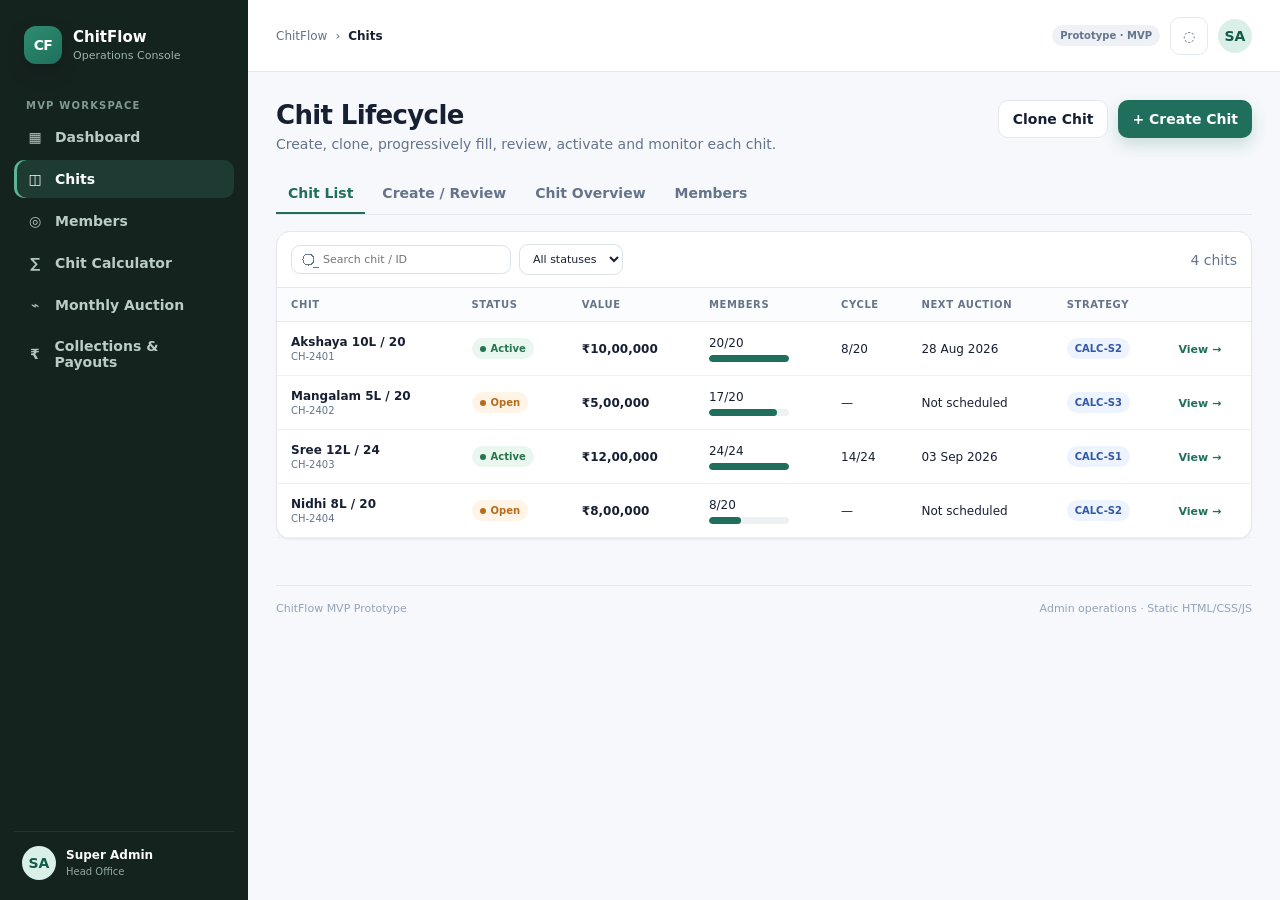
==== chits.html @ 85e7aae1 "Add chit lifecycle page" ====
<!doctype html><html lang="en"><head><meta charset="utf-8"><meta name="viewport" content="width=device-width,initial-scale=1"><title>Chits · ChitFlow</title><link rel="stylesheet" href="css/tokens.css"><link rel="stylesheet" href="css/layout.css"><link rel="stylesheet" href="css/components.css"><link rel="stylesheet" href="css/modules.css"></head><body data-page="chits" data-title="Chits">
<template id="page-template">
  <div class="page-head"><div class="page-title"><h1>Chit Lifecycle</h1><p>Create, clone, progressively fill, review, activate and monitor each chit.</p></div><div class="page-actions"><button class="btn btn-secondary" id="cloneChit">Clone Chit</button><button class="btn btn-primary" id="newChit">+ Create Chit</button></div></div>
  <div data-tabs>
    <div class="tabs"><button class="tab active" data-target="chit-list">Chit List</button><button class="tab" data-target="create-chit">Create / Review</button><button class="tab" data-target="chit-overview">Chit Overview</button><button class="tab" data-target="chit-members">Members</button></div>
    <section class="tab-panel active" id="chit-list"><div class="card"><div class="toolbar"><div class="toolbar-left"><input class="input input-sm search" id="chitSearch" placeholder="Search chit / ID"><select class="select select-sm" id="statusFilter"><option>All statuses</option><option>Active</option><option>Open</option></select></div><div class="toolbar-right"><span class="muted" id="chitCount">4 chits</span></div></div><div class="table-wrap"><table id="chitTable"><thead><tr><th>Chit</th><th>Status</th><th>Value</th><th>Members</th><th>Cycle</th><th>Next Auction</th><th>Strategy</th><th></th></tr></thead><tbody id="chitRows"></tbody></table></div></div></section>
    <section class="tab-panel" id="create-chit"><div class="steps"><div class="step done"><span class="step-num">1</span><span>Basic details</span></div><div class="step done"><span class="step-num">2</span><span>Financial setup</span></div><div class="step active"><span class="step-num">3</span><span>Members</span></div><div class="step"><span class="step-num">4</span><span>Review</span></div></div><div class="split-7-3"><div class="card card-pad"><h3 style="margin-top:0">Create New Chit</h3><div class="form-grid-3"><div class="field"><label>Chit Name</label><input class="input" value="Mangalam 5L / 20"></div><div class="field"><label>Chit Value</label><input class="input" value="₹5,00,000"></div><div class="field"><label>Duration / Member Slots</label><input class="input" value="20"></div><div class="field"><label>Start Month</label><input class="input" type="month" value="2026-09"></div><div class="field"><label>Base Installment</label><input class="input" value="₹25,000"></div><div class="field"><label>Calculation Strategy</label><select class="select"><option>CALC-S3 · Fixed + End Dividend</option><option>CALC-S2 · Immediate Dividend</option><option>CALC-S1 · Duration Reduction</option></select></div></div><div class="callout" style="margin-top:14px">This chit can be saved in <strong>Open</strong> status before all 20 member slots are filled. Activation requires readiness checks.</div><div style="margin-top:18px;display:flex;justify-content:space-between;align-items:center"><div><strong>Member allocation</strong><div class="muted" style="font-size:10px;margin-top:3px">17 of 20 slots filled</div></div><button class="btn btn-soft btn-sm" id="addMemberToChit">+ Add member</button></div><div class="progress" style="margin-top:9px"><span style="width:85%"></span></div><div class="table-wrap" style="margin-top:10px"><table><thead><tr><th>Member</th><th>Position</th><th>Payment Preference</th><th></th></tr></thead><tbody><tr><td><div class="member-cell"><div class="avatar">AK</div><div><strong>Arun Kumar</strong><span>MB-10021</span></div></div></td><td>#01</td><td>UPI</td><td><a class="action-link">Remove</a></td></tr><tr><td><div class="member-cell"><div class="avatar">MR</div><div><strong>Meena R</strong><span>MB-10034</span></div></div></td><td>#02</td><td>Bank Transfer</td><td><a class="action-link">Remove</a></td></tr><tr><td colspan="4" class="muted">+ 15 more allocated members</td></tr></tbody></table></div><div style="display:flex;justify-content:flex-end;gap:8px;margin-top:18px"><button class="btn btn-secondary">Save as Open</button><button class="btn btn-primary" id="reviewChit">Review Chit</button></div></div><div class="section-stack"><div class="card card-pad"><strong>Readiness</strong><div class="kv" style="margin-top:14px"><div class="kv-row"><span>Basic details</span><strong>Complete</strong></div><div class="kv-row"><span>Strategy selected</span><strong>CALC-S3 v1.0</strong></div><div class="kv-row"><span>Members filled</span><strong>17 / 20</strong></div><div class="kv-row"><span>Activation</span><strong style="color:var(--warning)">Not ready</strong></div></div></div><div class="card card-pad"><strong>Strategy snapshot</strong><p class="muted" style="font-size:10px;line-height:1.5">The selected strategy and version are locked when the chit is activated. Running chits are not retroactively changed.</p><a href="calculator.html" class="action-link">Open calculator simulation →</a></div></div></div></section>
    <section class="tab-panel" id="chit-overview"><div class="stat-strip"><div><span>Status</span><strong><span class="badge badge-success">Active</span></strong></div><div><span>Chit Value</span><strong>₹10,00,000</strong></div><div><span>Cycle Progress</span><strong>8 / 20</strong></div><div><span>Next Auction</span><strong>28 Aug 2026</strong></div></div><div class="split-7-3" style="margin-top:16px"><div class="card"><div class="card-head"><div><h3>Monthly History</h3><p>Agreed operating column order</p></div></div><div class="table-wrap"><table><thead><tr><th>Month Cycle</th><th>Auction Date</th><th>Installment Amount</th><th>Thallupadi</th><th>Payout Amount</th><th>Winning Member / ID</th><th>Actions</th></tr></thead><tbody><tr><td>08 / 20</td><td>28 Jul 2026</td><td class="amount">₹44,500</td><td class="amount">₹2,10,000</td><td class="amount">₹7,90,000</td><td>Vijay S <span class="muted">/ MB-10056</span></td><td><a href="auction.html" class="action-link">Monthly view</a></td></tr><tr><td>07 / 20</td><td>28 Jun 2026</td><td class="amount">₹45,250</td><td class="amount">₹1,95,000</td><td class="amount">₹8,05,000</td><td>Karthik N <span class="muted">/ MB-10110</span></td><td><a href="auction.html" class="action-link">Monthly view</a></td></tr><tr><td>06 / 20</td><td>28 May 2026</td><td class="amount">₹46,000</td><td class="amount">₹1,80,000</td><td class="amount">₹8,20,000</td><td>Arun Kumar <span class="muted">/ MB-10021</span></td><td><a href="auction.html" class="action-link">Monthly view</a></td></tr></tbody></table></div></div><div class="section-stack"><div class="card card-pad"><strong>Chit Details</strong><div class="kv" style="margin-top:12px"><div class="kv-row"><span>Strategy</span><strong>CALC-S2 v1.0</strong></div><div class="kv-row"><span>Owner Chit</span><strong>No</strong></div><div class="kv-row"><span>Member slots</span><strong>20 / 20</strong></div><div class="kv-row"><span>Start date</span><strong>28 Dec 2025</strong></div></div></div><div class="card card-pad"><strong>Cycle collection</strong><div class="metric-value" style="font-size:23px">88%</div><div class="progress"><span style="width:88%"></span></div><p class="muted" style="font-size:10px">17 paid · 1 pending · 2 overdue</p></div></div></div></section>
    <section class="tab-panel" id="chit-members"><div class="card"><div class="toolbar"><div class="toolbar-left"><input class="input input-sm search" placeholder="Search participating member"></div><div class="toolbar-right"><span class="badge badge-success">20 / 20 filled</span></div></div><div class="table-wrap"><table><thead><tr><th>Member</th><th>Position</th><th>Bid Won</th><th>Current Due</th><th>Payment Pattern</th><th></th></tr></thead><tbody id="chitMemberRows"></tbody></table></div></div></section>
  </div>
</template><script src="js/data.js"></script><script src="js/layout.js"></script><script src="js/common.js"></script><script src="js/chits.js"></script></body></html>
---- css/tokens.css ----
:root {
  --bg: #f6f8fb;
  --surface: #ffffff;
  --surface-soft: #f9fafb;
  --surface-2: #eef2f7;
  --ink: #172033;
  --muted: #64748b;
  --muted-2: #94a3b8;
  --line: #e4e9f0;
  --brand: #1f6f5c;
  --brand-2: #2f8b74;
  --brand-soft: #e9f5f1;
  --accent: #d2a43c;
  --accent-soft: #fbf3df;
  --danger: #c2414b;
  --danger-soft: #fcedef;
  --warning: #b66b1d;
  --warning-soft: #fff4e6;
  --success: #26734d;
  --success-soft: #eaf7ef;
  --info: #3159a6;
  --info-soft: #edf3ff;
  --shadow-sm: 0 1px 2px rgba(20, 30, 55, .05);
  --shadow-md: 0 12px 32px rgba(20, 30, 55, .08);
  --radius-sm: 8px;
  --radius-md: 14px;
  --radius-lg: 20px;
  --sidebar: 248px;
  --header: 72px;
  --font: Inter, ui-sans-serif, system-ui, -apple-system, BlinkMacSystemFont, "Segoe UI", sans-serif;
}
* { box-sizing: border-box; }
html, body { margin: 0; min-height: 100%; font-family: var(--font); color: var(--ink); background: var(--bg); }
body { font-size: 14px; }
button, input, select, textarea { font: inherit; }
a { color: inherit; text-decoration: none; }
---- css/layout.css ----
.app { min-height: 100vh; display: grid; grid-template-columns: var(--sidebar) 1fr; }
.sidebar { position: fixed; inset: 0 auto 0 0; width: var(--sidebar); background: #15231f; color: #dbe7e2; padding: 18px 14px; display: flex; flex-direction: column; z-index: 40; }
.brand { display: flex; align-items: center; gap: 11px; padding: 8px 10px 22px; }
.brand-mark { width: 38px; height: 38px; border-radius: 12px; display: grid; place-items: center; background: linear-gradient(145deg,#2e8d72,#1f6f5c); color: white; font-weight: 800; letter-spacing: -.04em; box-shadow: 0 8px 20px rgba(0,0,0,.18); }
.brand-copy strong { display: block; color: #fff; font-size: 15px; }
.brand-copy span { font-size: 11px; color: #9db3aa; }
.nav-label { padding: 14px 12px 7px; color: #819990; text-transform: uppercase; letter-spacing: .12em; font-size: 10px; font-weight: 700; }
.nav { display: grid; gap: 4px; }
.nav a { display: flex; align-items: center; gap: 11px; padding: 10px 12px; border-radius: 10px; color: #b9ccc5; font-weight: 600; transition: .18s ease; }
.nav a:hover { background: rgba(255,255,255,.06); color: #fff; }
.nav a.active { background: rgba(63,157,128,.20); color: #fff; box-shadow: inset 3px 0 0 #5bb594; }
.nav-icon { width: 18px; height: 18px; display: grid; place-items:center; opacity: .95; }
.sidebar-bottom { margin-top: auto; border-top: 1px solid rgba(255,255,255,.08); padding: 14px 8px 2px; }
.user-mini { display: flex; gap: 10px; align-items: center; }
.avatar { width: 34px; height: 34px; border-radius: 50%; background: #d9efe7; color: #145a48; display: grid; place-items:center; font-weight: 800; }
.user-mini strong { display:block; color:#f8fbfa; font-size:12px; }
.user-mini span { color:#91a79f; font-size:10px; }
.main-wrap { grid-column: 2; min-width: 0; }
.topbar { height: var(--header); position: sticky; top: 0; z-index: 30; display: flex; align-items:center; justify-content:space-between; padding: 0 28px; background: rgba(255,255,255,.92); border-bottom: 1px solid var(--line); backdrop-filter: blur(12px); }
.breadcrumb { display:flex; align-items:center; gap:8px; color:var(--muted); font-size:12px; }
.breadcrumb strong { color: var(--ink); }
.top-actions { display:flex; align-items:center; gap:10px; }
.icon-btn { width:38px; height:38px; border:1px solid var(--line); background:var(--surface); border-radius:10px; cursor:pointer; color:var(--muted); }
.page { padding: 28px; max-width: 1540px; margin: 0 auto; }
.page-head { display:flex; justify-content:space-between; align-items:flex-start; gap:20px; margin-bottom:22px; }
.page-title h1 { font-size:26px; line-height:1.2; margin:0 0 5px; letter-spacing:-.025em; }
.page-title p { margin:0; color:var(--muted); max-width:760px; }
.page-actions { display:flex; gap:10px; flex-wrap:wrap; justify-content:flex-end; }
.footer { margin: 18px 28px 26px; padding: 16px 0 0; border-top:1px solid var(--line); display:flex; justify-content:space-between; color:var(--muted-2); font-size:11px; }
.mobile-toggle { display:none; }
@media (max-width: 980px) {
  .app { grid-template-columns: 1fr; }
  .sidebar { transform: translateX(-102%); transition:.2s ease; box-shadow: var(--shadow-md); }
  .sidebar.open { transform: translateX(0); }
  .main-wrap { grid-column:1; }
  .mobile-toggle { display:inline-grid; place-items:center; }
  .topbar { padding:0 16px; }
  .page { padding:20px 16px; }
  .page-head { flex-direction:column; }
  .footer { margin:18px 16px 24px; }
}
---- css/components.css ----
.btn { border:0; border-radius:10px; padding:10px 14px; font-weight:700; cursor:pointer; display:inline-flex; align-items:center; justify-content:center; gap:8px; transition:.15s ease; }
.btn:hover { transform: translateY(-1px); }
.btn-primary { background:var(--brand); color:#fff; box-shadow:0 7px 16px rgba(31,111,92,.20); }
.btn-secondary { background:var(--surface); color:var(--ink); border:1px solid var(--line); }
.btn-soft { background:var(--brand-soft); color:var(--brand); }
.btn-danger-soft { background:var(--danger-soft); color:var(--danger); }
.btn-sm { padding:7px 10px; border-radius:8px; font-size:12px; }
.card { background:var(--surface); border:1px solid var(--line); border-radius:var(--radius-md); box-shadow:var(--shadow-sm); }
.card-pad { padding:18px; }
.card-head { padding:17px 18px 13px; border-bottom:1px solid var(--line); display:flex; justify-content:space-between; align-items:center; gap:12px; }
.card-head h3 { margin:0; font-size:14px; }
.card-head p { margin:3px 0 0; color:var(--muted); font-size:11px; }
.grid { display:grid; gap:16px; }
.grid-4 { grid-template-columns:repeat(4,minmax(0,1fr)); }
.grid-3 { grid-template-columns:repeat(3,minmax(0,1fr)); }
.grid-2 { grid-template-columns:repeat(2,minmax(0,1fr)); }
.metric { padding:16px; }
.metric-top { display:flex; justify-content:space-between; align-items:center; color:var(--muted); font-size:11px; font-weight:700; }
.metric-value { font-size:26px; font-weight:800; margin:8px 0 4px; letter-spacing:-.03em; }
.metric-note { color:var(--muted); font-size:11px; }
.metric-icon { width:34px; height:34px; border-radius:10px; display:grid; place-items:center; background:var(--brand-soft); color:var(--brand); }
.badge { display:inline-flex; align-items:center; gap:5px; padding:5px 8px; border-radius:999px; font-size:10px; font-weight:800; white-space:nowrap; }
.badge-success { background:var(--success-soft); color:var(--success); }
.badge-warning { background:var(--warning-soft); color:var(--warning); }
.badge-danger { background:var(--danger-soft); color:var(--danger); }
.badge-info { background:var(--info-soft); color:var(--info); }
.badge-neutral { background:var(--surface-2); color:var(--muted); }
.dot { width:6px; height:6px; border-radius:50%; background:currentColor; }
.table-wrap { overflow:auto; }
table { width:100%; border-collapse:collapse; }
th { text-align:left; font-size:10px; color:var(--muted); text-transform:uppercase; letter-spacing:.06em; font-weight:800; padding:11px 14px; border-bottom:1px solid var(--line); background:#fbfcfd; white-space:nowrap; }
td { padding:13px 14px; border-bottom:1px solid #edf0f4; vertical-align:middle; font-size:12px; }
tbody tr:hover { background:#fbfcfd; }
.member-cell { display:flex; gap:9px; align-items:center; min-width:150px; }
.member-cell .avatar { width:30px;height:30px;font-size:10px; }
.member-cell strong { display:block; font-size:12px; }
.member-cell span { color:var(--muted); font-size:10px; }
.amount { font-variant-numeric:tabular-nums; font-weight:700; white-space:nowrap; }
.muted { color:var(--muted); }
.toolbar { display:flex; gap:10px; align-items:center; justify-content:space-between; padding:12px 14px; border-bottom:1px solid var(--line); flex-wrap:wrap; }
.toolbar-left,.toolbar-right { display:flex; gap:8px; align-items:center; flex-wrap:wrap; }
.input, .select, .textarea { width:100%; border:1px solid #dce2e9; background:#fff; color:var(--ink); border-radius:9px; padding:9px 10px; outline:none; transition:.15s; }
.input:focus,.select:focus,.textarea:focus { border-color:#78af9f; box-shadow:0 0 0 3px rgba(31,111,92,.08); }
.input-sm,.select-sm { padding:7px 9px; font-size:11px; width:auto; }
.search { min-width:220px; padding-left:31px; background-image: radial-gradient(circle,transparent 5px,var(--muted) 5px,var(--muted) 6px,transparent 6px),linear-gradient(var(--muted),var(--muted)); background-size:13px 13px,6px 1px; background-position:10px 7px,21px 21px; background-repeat:no-repeat; }
.field { display:grid; gap:6px; }
.field label { color:#45546a; font-size:11px; font-weight:800; }
.form-grid { display:grid; grid-template-columns:repeat(2,minmax(0,1fr)); gap:14px; }
.form-grid-3 { display:grid; grid-template-columns:repeat(3,minmax(0,1fr)); gap:14px; }
.span-2 { grid-column:span 2; }
.help { color:var(--muted); font-size:10px; line-height:1.45; }
.tabs { display:flex; gap:5px; border-bottom:1px solid var(--line); margin-bottom:16px; overflow:auto; }
.tab { border:0; background:transparent; padding:11px 12px; color:var(--muted); font-weight:700; cursor:pointer; border-bottom:2px solid transparent; white-space:nowrap; }
.tab.active { color:var(--brand); border-bottom-color:var(--brand); }
.tab-panel { display:none; }
.tab-panel.active { display:block; }
.progress { height:7px; border-radius:99px; background:#edf1f4; overflow:hidden; }
.progress span { display:block; height:100%; background:var(--brand); border-radius:99px; }
.kv { display:grid; gap:9px; }
.kv-row { display:flex; justify-content:space-between; gap:20px; padding-bottom:8px; border-bottom:1px dashed #e8ebef; }
.kv-row:last-child { border-bottom:0; padding-bottom:0; }
.kv-row span { color:var(--muted); font-size:11px; }
.kv-row strong { font-size:11px; text-align:right; }
.callout { padding:13px 14px; border-radius:10px; background:var(--brand-soft); color:#245848; border:1px solid #d8ebe4; font-size:11px; line-height:1.5; }
.callout-warning { background:var(--warning-soft); color:#7f4c17; border-color:#f4dfbd; }
.strategy-card { padding:15px; border:1px solid var(--line); border-radius:12px; cursor:pointer; position:relative; transition:.15s; background:#fff; }
.strategy-card:hover { border-color:#aac8bf; box-shadow:0 8px 20px rgba(20,30,55,.05); }
.strategy-card.selected { border-color:var(--brand); box-shadow:0 0 0 3px rgba(31,111,92,.08); }
.strategy-card h4 { margin:0 0 6px; font-size:13px; }
.strategy-card p { margin:0; color:var(--muted); font-size:10px; line-height:1.5; }
.strategy-card .check { position:absolute; top:12px; right:12px; width:20px;height:20px;border-radius:50%;border:1px solid var(--line);display:grid;place-items:center;color:transparent; }
.strategy-card.selected .check { background:var(--brand); color:#fff; border-color:var(--brand); }
.timeline { display:grid; gap:0; }
.timeline-row { display:grid; grid-template-columns:22px 1fr; gap:10px; min-height:46px; }
.timeline-line { display:flex; flex-direction:column; align-items:center; }
.timeline-dot { width:9px;height:9px;border-radius:50%;background:var(--brand);margin-top:4px; }
.timeline-stem { width:1px; flex:1; background:var(--line); }
.timeline-row:last-child .timeline-stem { display:none; }
.timeline-content strong { display:block; font-size:11px; }
.timeline-content span { display:block; color:var(--muted); font-size:10px; margin-top:3px; }
.empty { padding:36px 20px; text-align:center; color:var(--muted); }
.modal-backdrop { position:fixed; inset:0; background:rgba(12,21,31,.45); z-index:80; display:none; place-items:center; padding:20px; }
.modal-backdrop.open { display:grid; }
.modal { width:min(620px,100%); background:white; border-radius:16px; box-shadow:0 30px 80px rgba(0,0,0,.22); overflow:hidden; }
.modal-head,.modal-foot { padding:16px 18px; display:flex; justify-content:space-between; align-items:center; }
.modal-head { border-bottom:1px solid var(--line); }
.modal-head h3 { margin:0;font-size:15px; }
.modal-body { padding:18px; }
.modal-foot { border-top:1px solid var(--line); justify-content:flex-end; gap:8px; }
@media(max-width:1150px){.grid-4{grid-template-columns:repeat(2,1fr)}.grid-3{grid-template-columns:1fr 1fr}.form-grid-3{grid-template-columns:1fr 1fr}}
@media(max-width:700px){.grid-4,.grid-3,.grid-2,.form-grid,.form-grid-3{grid-template-columns:1fr}.span-2{grid-column:span 1}.search{min-width:0;width:100%}}
---- css/modules.css ----
.section-stack { display:grid; gap:16px; }
.split-7-3 { display:grid; grid-template-columns:minmax(0,2.1fr) minmax(280px,.9fr); gap:16px; }
.split-6-4 { display:grid; grid-template-columns:minmax(0,1.5fr) minmax(300px,1fr); gap:16px; }
.action-link { color:var(--brand); font-weight:800; font-size:11px; cursor:pointer; }
.action-link:hover { text-decoration:underline; }
.chit-name strong { display:block; font-size:12px; }
.chit-name span { display:block; color:var(--muted); font-size:10px; margin-top:2px; }
.stat-strip { display:grid; grid-template-columns:repeat(4,1fr); border:1px solid var(--line); border-radius:12px; overflow:hidden; background:#fff; }
.stat-strip > div { padding:13px 15px; border-right:1px solid var(--line); }
.stat-strip > div:last-child{border-right:0}.stat-strip span{display:block;color:var(--muted);font-size:10px}.stat-strip strong{display:block;margin-top:5px;font-size:14px}
.steps { display:flex; align-items:center; gap:0; margin-bottom:18px; }
.step { flex:1; position:relative; display:flex; align-items:center; gap:7px; color:var(--muted); font-size:10px; font-weight:800; }
.step:after { content:""; height:1px; background:var(--line); flex:1; margin:0 8px; }
.step:last-child:after { display:none; }
.step-num { width:23px;height:23px;border-radius:50%;display:grid;place-items:center;background:var(--surface-2);color:var(--muted); }
.step.active { color:var(--brand); }.step.active .step-num,.step.done .step-num{background:var(--brand);color:#fff}.step.done{color:var(--ink)}
.profile-head { display:flex; gap:14px; align-items:center; }
.profile-head .avatar { width:56px;height:56px;font-size:16px; }
.profile-head h2 { margin:0 0 4px;font-size:19px; }.profile-head p{margin:0;color:var(--muted);font-size:11px}.profile-meta{display:flex;gap:7px;margin-top:8px;flex-wrap:wrap}
.health { display:grid; grid-template-columns:1fr auto; gap:8px; align-items:center; }
.health-score { font-size:30px; font-weight:850; letter-spacing:-.04em; }
.health-score.good { color:var(--success); }.health-score.watch{color:var(--warning)}.health-score.risk{color:var(--danger)}
.bid-stack { display:grid; gap:9px; }
.bid-row { display:grid; grid-template-columns:34px 1fr auto auto; align-items:center; gap:10px; padding:10px; border:1px solid var(--line); border-radius:10px; }
.bid-row.winner { background:var(--brand-soft); border-color:#cde7dd; }.bid-rank{font-weight:800;color:var(--muted)}
.calc-result { background:#15231f; color:#edf6f2; border-radius:14px; padding:18px; }
.calc-result .muted { color:#9eb6ad; }
.calc-result .big { font-size:27px;font-weight:850;margin:5px 0 15px;letter-spacing:-.04em; }
.calc-result .result-grid { display:grid;grid-template-columns:repeat(2,1fr);gap:9px; }
.calc-result .result-item { padding:10px;border:1px solid rgba(255,255,255,.09);border-radius:9px;background:rgba(255,255,255,.03); }
.calc-result .result-item span{display:block;color:#91aaa0;font-size:9px;text-transform:uppercase;letter-spacing:.07em}.calc-result .result-item strong{display:block;margin-top:4px;font-size:12px}
.segmented { display:inline-flex; padding:3px; background:var(--surface-2);border-radius:9px;gap:2px; }
.segmented button { border:0;background:transparent;color:var(--muted);padding:6px 9px;border-radius:7px;font-size:10px;font-weight:800;cursor:pointer; }.segmented button.active{background:#fff;color:var(--ink);box-shadow:var(--shadow-sm)}
.payment-status { display:flex; align-items:center; gap:8px; }
.payment-status .status-mark { width:8px;height:8px;border-radius:50%; }.status-paid{background:var(--success)}.status-pending{background:var(--warning)}.status-overdue{background:var(--danger)}
.payout-panel { padding:16px; background:linear-gradient(145deg,#f8fbfa,#eff7f4); border:1px solid #d9e9e3; border-radius:12px; }
.payout-panel .amount-xl{font-size:28px;font-weight:850;letter-spacing:-.04em;margin:4px 0}.payout-panel p{margin:0;color:var(--muted);font-size:10px}
.chart-bars { height:160px; display:flex; align-items:flex-end; gap:10px; padding-top:15px; }
.chart-bar { flex:1; min-width:13px; background:linear-gradient(to top,#1f6f5c,#7ebaaa); border-radius:5px 5px 2px 2px; position:relative; }
.chart-bar:after { content:attr(data-label);position:absolute;bottom:-20px;left:50%;transform:translateX(-50%);font-size:9px;color:var(--muted); }
.donut { width:118px;height:118px;border-radius:50%;background:conic-gradient(var(--brand) 0 78%,#e9eef2 78% 100%);display:grid;place-items:center;margin:auto; }.donut:after{content:"78%";width:80px;height:80px;border-radius:50%;background:#fff;display:grid;place-items:center;font-size:20px;font-weight:850}
@media(max-width:1050px){.split-7-3,.split-6-4{grid-template-columns:1fr}.stat-strip{grid-template-columns:repeat(2,1fr)}.stat-strip>div:nth-child(2){border-right:0}.stat-strip>div:nth-child(-n+2){border-bottom:1px solid var(--line)}}
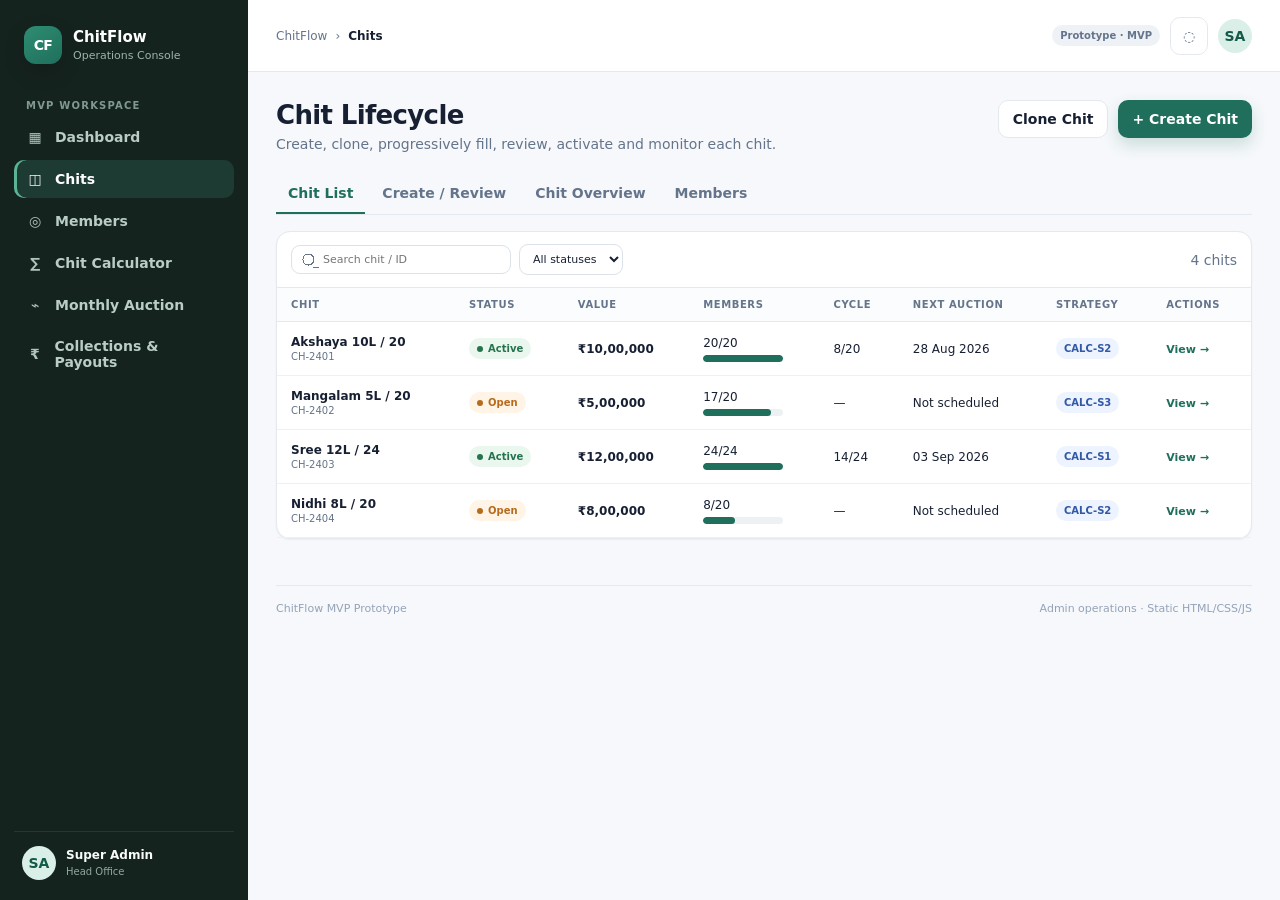
==== commit 82ba7917: "Add explicit chit member list action" ====
--- a/chits.html
+++ b/chits.html
@@ -3,7 +3,7 @@
   <div class="page-head"><div class="page-title"><h1>Chit Lifecycle</h1><p>Create, clone, progressively fill, review, activate and monitor each chit.</p></div><div class="page-actions"><button class="btn btn-secondary" id="cloneChit">Clone Chit</button><button class="btn btn-primary" id="newChit">+ Create Chit</button></div></div>
   <div data-tabs>
     <div class="tabs"><button class="tab active" data-target="chit-list">Chit List</button><button class="tab" data-target="create-chit">Create / Review</button><button class="tab" data-target="chit-overview">Chit Overview</button><button class="tab" data-target="chit-members">Members</button></div>
-    <section class="tab-panel active" id="chit-list"><div class="card"><div class="toolbar"><div class="toolbar-left"><input class="input input-sm search" id="chitSearch" placeholder="Search chit / ID"><select class="select select-sm" id="statusFilter"><option>All statuses</option><option>Active</option><option>Open</option></select></div><div class="toolbar-right"><span class="muted" id="chitCount">4 chits</span></div></div><div class="table-wrap"><table id="chitTable"><thead><tr><th>Chit</th><th>Status</th><th>Value</th><th>Members</th><th>Cycle</th><th>Next Auction</th><th>Strategy</th><th></th></tr></thead><tbody id="chitRows"></tbody></table></div></div></section>
+    <section class="tab-panel active" id="chit-list"><div class="card"><div class="toolbar"><div class="toolbar-left"><input class="input input-sm search" id="chitSearch" placeholder="Search chit / ID"><select class="select select-sm" id="statusFilter"><option>All statuses</option><option>Active</option><option>Open</option></select></div><div class="toolbar-right"><span class="muted" id="chitCount">4 chits</span></div></div><div class="table-wrap"><table id="chitTable"><thead><tr><th>Chit</th><th>Status</th><th>Value</th><th>Members</th><th>Cycle</th><th>Next Auction</th><th>Strategy</th><th>Actions</th></tr></thead><tbody id="chitRows"></tbody></table></div></div></section>
     <section class="tab-panel" id="create-chit"><div class="steps"><div class="step done"><span class="step-num">1</span><span>Basic details</span></div><div class="step done"><span class="step-num">2</span><span>Financial setup</span></div><div class="step active"><span class="step-num">3</span><span>Members</span></div><div class="step"><span class="step-num">4</span><span>Review</span></div></div><div class="split-7-3"><div class="card card-pad"><h3 style="margin-top:0">Create New Chit</h3><div class="form-grid-3"><div class="field"><label>Chit Name</label><input class="input" value="Mangalam 5L / 20"></div><div class="field"><label>Chit Value</label><input class="input" value="₹5,00,000"></div><div class="field"><label>Duration / Member Slots</label><input class="input" value="20"></div><div class="field"><label>Start Month</label><input class="input" type="month" value="2026-09"></div><div class="field"><label>Base Installment</label><input class="input" value="₹25,000"></div><div class="field"><label>Calculation Strategy</label><select class="select"><option>CALC-S3 · Fixed + End Dividend</option><option>CALC-S2 · Immediate Dividend</option><option>CALC-S1 · Duration Reduction</option></select></div></div><div class="callout" style="margin-top:14px">This chit can be saved in <strong>Open</strong> status before all 20 member slots are filled. Activation requires readiness checks.</div><div style="margin-top:18px;display:flex;justify-content:space-between;align-items:center"><div><strong>Member allocation</strong><div class="muted" style="font-size:10px;margin-top:3px">17 of 20 slots filled</div></div><button class="btn btn-soft btn-sm" id="addMemberToChit">+ Add member</button></div><div class="progress" style="margin-top:9px"><span style="width:85%"></span></div><div class="table-wrap" style="margin-top:10px"><table><thead><tr><th>Member</th><th>Position</th><th>Payment Preference</th><th></th></tr></thead><tbody><tr><td><div class="member-cell"><div class="avatar">AK</div><div><strong>Arun Kumar</strong><span>MB-10021</span></div></div></td><td>#01</td><td>UPI</td><td><a class="action-link">Remove</a></td></tr><tr><td><div class="member-cell"><div class="avatar">MR</div><div><strong>Meena R</strong><span>MB-10034</span></div></div></td><td>#02</td><td>Bank Transfer</td><td><a class="action-link">Remove</a></td></tr><tr><td colspan="4" class="muted">+ 15 more allocated members</td></tr></tbody></table></div><div style="display:flex;justify-content:flex-end;gap:8px;margin-top:18px"><button class="btn btn-secondary">Save as Open</button><button class="btn btn-primary" id="reviewChit">Review Chit</button></div></div><div class="section-stack"><div class="card card-pad"><strong>Readiness</strong><div class="kv" style="margin-top:14px"><div class="kv-row"><span>Basic details</span><strong>Complete</strong></div><div class="kv-row"><span>Strategy selected</span><strong>CALC-S3 v1.0</strong></div><div class="kv-row"><span>Members filled</span><strong>17 / 20</strong></div><div class="kv-row"><span>Activation</span><strong style="color:var(--warning)">Not ready</strong></div></div></div><div class="card card-pad"><strong>Strategy snapshot</strong><p class="muted" style="font-size:10px;line-height:1.5">The selected strategy and version are locked when the chit is activated. Running chits are not retroactively changed.</p><a href="calculator.html" class="action-link">Open calculator simulation →</a></div></div></div></section>
     <section class="tab-panel" id="chit-overview"><div class="stat-strip"><div><span>Status</span><strong><span class="badge badge-success">Active</span></strong></div><div><span>Chit Value</span><strong>₹10,00,000</strong></div><div><span>Cycle Progress</span><strong>8 / 20</strong></div><div><span>Next Auction</span><strong>28 Aug 2026</strong></div></div><div class="split-7-3" style="margin-top:16px"><div class="card"><div class="card-head"><div><h3>Monthly History</h3><p>Agreed operating column order</p></div></div><div class="table-wrap"><table><thead><tr><th>Month Cycle</th><th>Auction Date</th><th>Installment Amount</th><th>Thallupadi</th><th>Payout Amount</th><th>Winning Member / ID</th><th>Actions</th></tr></thead><tbody><tr><td>08 / 20</td><td>28 Jul 2026</td><td class="amount">₹44,500</td><td class="amount">₹2,10,000</td><td class="amount">₹7,90,000</td><td>Vijay S <span class="muted">/ MB-10056</span></td><td><a href="auction.html" class="action-link">Monthly view</a></td></tr><tr><td>07 / 20</td><td>28 Jun 2026</td><td class="amount">₹45,250</td><td class="amount">₹1,95,000</td><td class="amount">₹8,05,000</td><td>Karthik N <span class="muted">/ MB-10110</span></td><td><a href="auction.html" class="action-link">Monthly view</a></td></tr><tr><td>06 / 20</td><td>28 May 2026</td><td class="amount">₹46,000</td><td class="amount">₹1,80,000</td><td class="amount">₹8,20,000</td><td>Arun Kumar <span class="muted">/ MB-10021</span></td><td><a href="auction.html" class="action-link">Monthly view</a></td></tr></tbody></table></div></div><div class="section-stack"><div class="card card-pad"><strong>Chit Details</strong><div class="kv" style="margin-top:12px"><div class="kv-row"><span>Strategy</span><strong>CALC-S2 v1.0</strong></div><div class="kv-row"><span>Owner Chit</span><strong>No</strong></div><div class="kv-row"><span>Member slots</span><strong>20 / 20</strong></div><div class="kv-row"><span>Start date</span><strong>28 Dec 2025</strong></div></div></div><div class="card card-pad"><strong>Cycle collection</strong><div class="metric-value" style="font-size:23px">88%</div><div class="progress"><span style="width:88%"></span></div><p class="muted" style="font-size:10px">17 paid · 1 pending · 2 overdue</p></div></div></div></section>
     <section class="tab-panel" id="chit-members"><div class="card"><div class="toolbar"><div class="toolbar-left"><input class="input input-sm search" placeholder="Search participating member"></div><div class="toolbar-right"><span class="badge badge-success">20 / 20 filled</span></div></div><div class="table-wrap"><table><thead><tr><th>Member</th><th>Position</th><th>Bid Won</th><th>Current Due</th><th>Payment Pattern</th><th></th></tr></thead><tbody id="chitMemberRows"></tbody></table></div></div></section>
